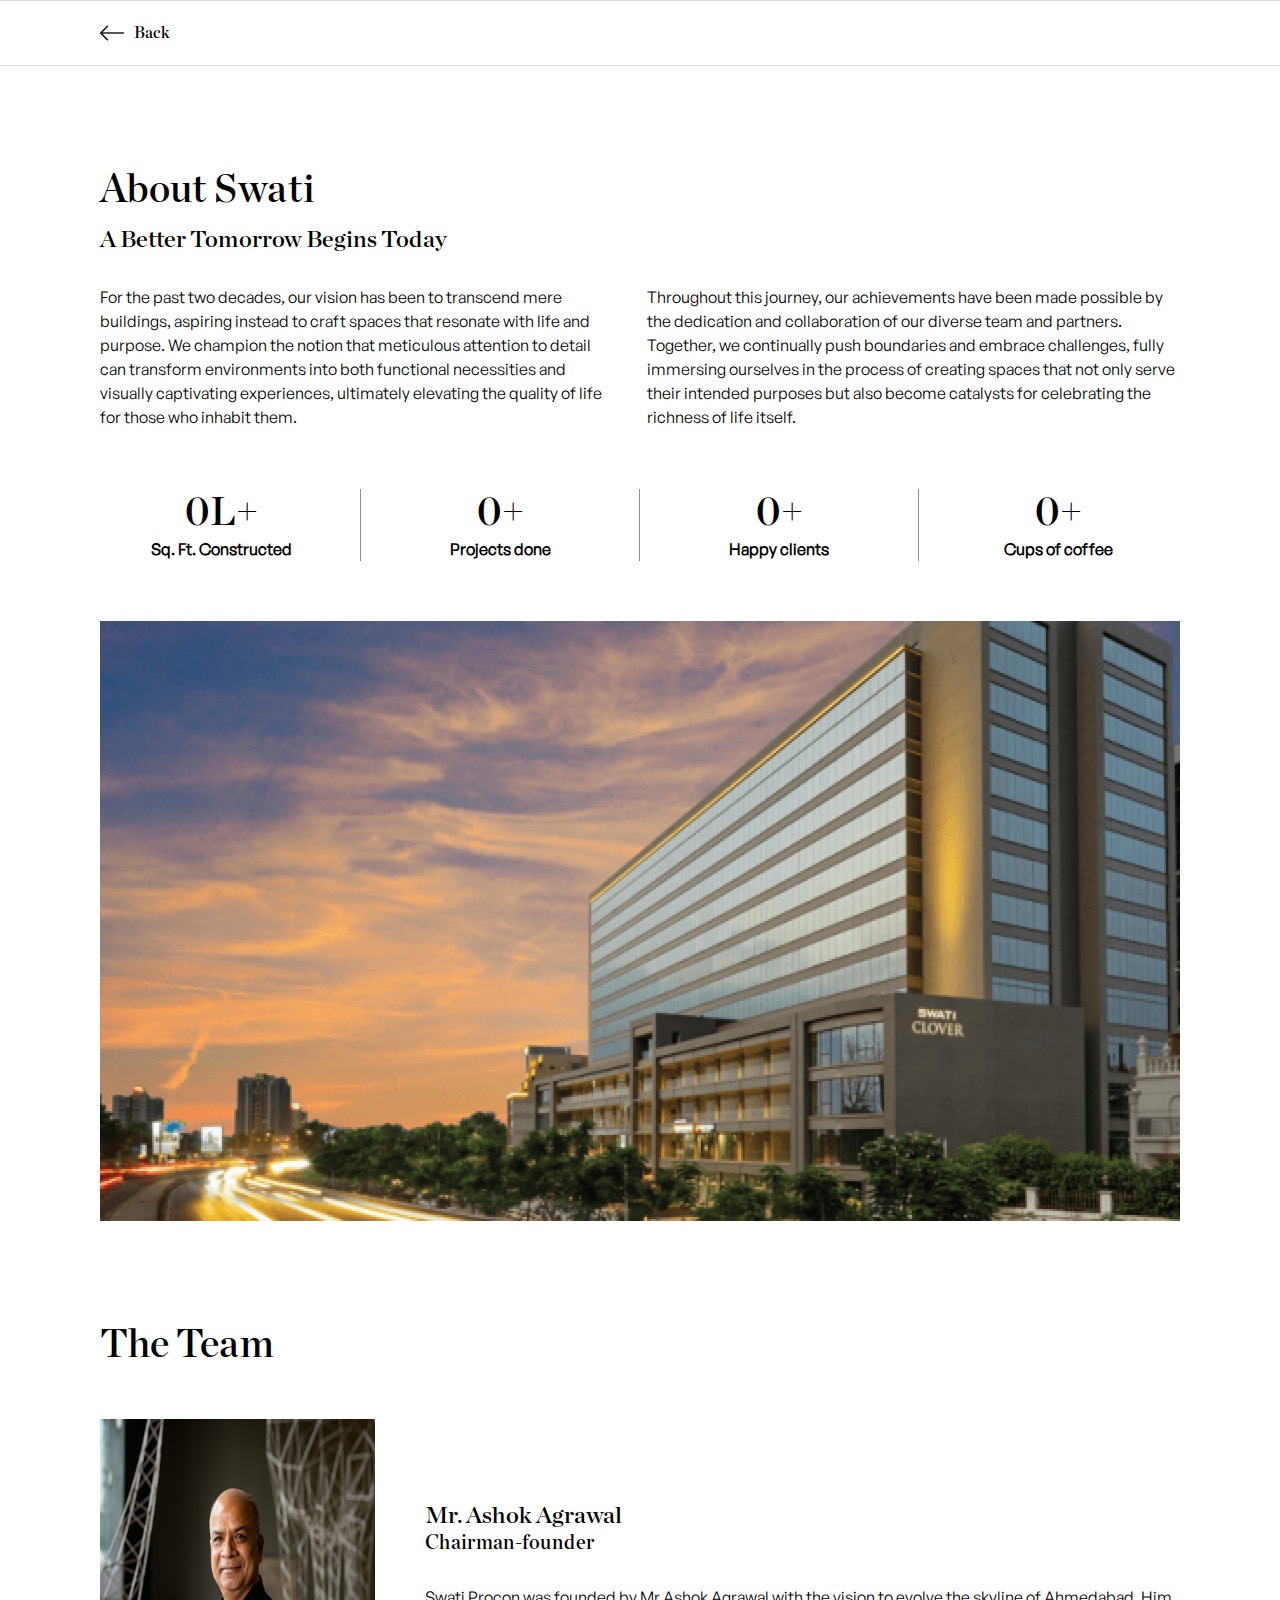
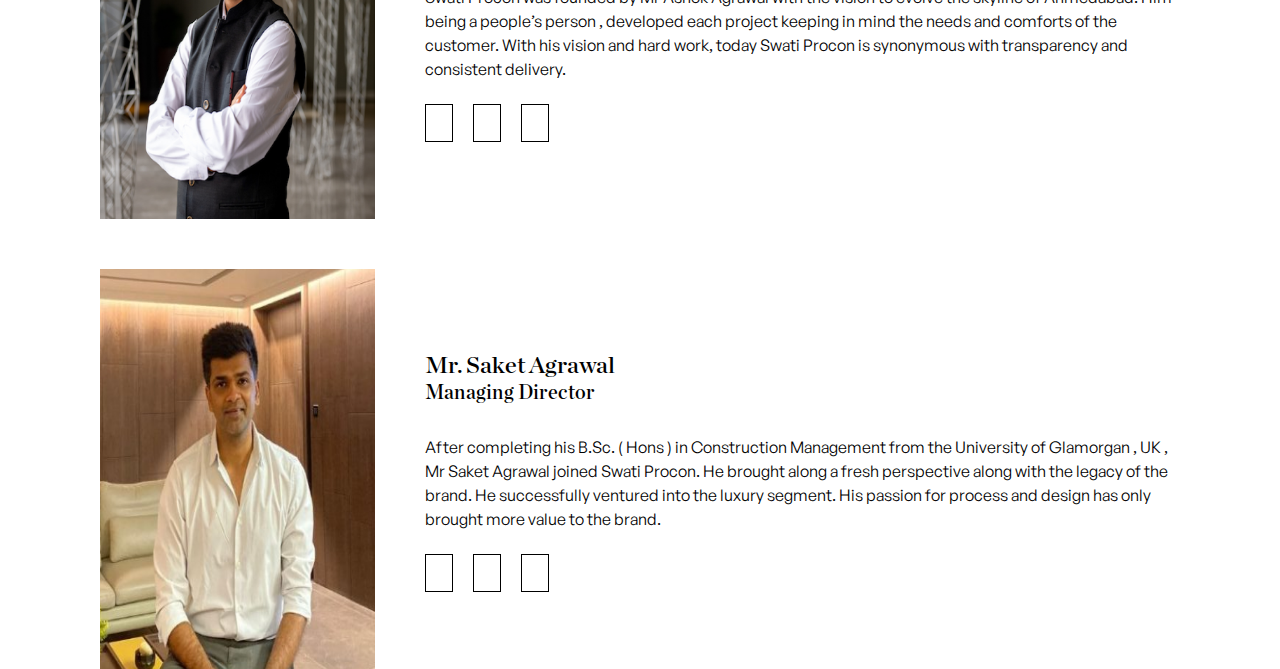
==== about.html @ 5e9dd8c6 "Initial changes" ====
<!DOCTYPE html>
<html lang="en">

    <head>
        <meta charset="utf-8">
        <meta name="viewport" content="width=device-width, initial-scale=1">
        <link
            href="https://cdn.jsdelivr.net/npm/bootstrap@5.3.3/dist/css/bootstrap.min.css"
            rel="stylesheet">
        <script
            src="https://cdn.jsdelivr.net/npm/bootstrap@5.3.3/dist/js/bootstrap.bundle.min.js"></script>
        <link type="text/css" rel="stylesheet" href="./assets/css/style.css" />
        <link type="text/css" rel="stylesheet" href="./assets/css/media.css" />

        <link rel="shortcut icon" href="assets/images/favicon.png"
            type="image/x-icon">
    </head>

    <body>

        <header class="activepage" id="header"></header>
        <div class="container-fluid px-100 py-20 back-option">
            <a href="index.html" class="back">
                <img src="./assets/images/arrow.png" class="img-fluid" alt />
                <h4></h4>Back</h4>
            </a>
        </div>
        <section class="borders">
            <div class="center-line">

            </div>
        </section>
        <section class="blog-section">
            <div class="container-fluid p-100 pb-0">
                <div class="mb-30">
                    <h2 class="mb-12">About Swati</h2>
                    <h4>A Better Tomorrow Begins Today</h4>
                </div>
                <div class="d-ld-flex d-md-flex d-sm-block d-block g-30">
                    <p>For the past two decades, our vision has been to
                        transcend mere buildings, aspiring instead to craft
                        spaces that resonate with life and purpose. We champion
                        the notion that meticulous attention to detail can
                        transform environments into both functional necessities
                        and visually captivating experiences, ultimately
                        elevating the quality of life for those who inhabit
                        them.</p>

                    <p>Throughout this journey, our achievements have been made
                        possible by the dedication and collaboration of our
                        diverse team and partners. Together, we continually push
                        boundaries and embrace challenges, fully immersing
                        ourselves in the process of creating spaces that not
                        only serve their intended purposes but also become
                        catalysts for celebrating the richness of life
                        itself.</p>
                </div>
            </div>
        </section>

        <!-- start count stats -->

        <section id="counter-stats" class="wow fadeInRight"
            data-wow-duration="1.4s">
            <div class="container my-60">
                <div class="row">

                    <div class="col-lg-3 col-md-3 col-sm-12 col-12 stats">
                        <h2 class="counting lplus"
                            data-count="50">0</h2>
                        <p>Sq. Ft. Constructed</p>
                    </div>

                    <div class="col-lg-3 col-md-3 col-sm-12 col-12 stats">
                        <h2 class="counting plus" data-count="25">0</h2>
                        <p>Projects done</p>
                    </div>

                    <div class="col-lg-3 col-md-3 col-sm-12 col-12 stats">
                        <h2 class="counting plus" data-count="3000">0</h2>
                        <p>Happy clients</p>
                    </div>

                    <div
                        class="col-lg-3 col-md-3 col-sm-12 col-12 stats border-0">
                        <h2 class="counting plus" data-count="20">0</h2>
                        <p>Cups of coffee</p>
                    </div>

                </div>
                <!-- end row -->
            </div>
            <!-- end container -->

        </section>
        <section>
            <div class="container-fluid p-100 py-0 about-banner">
                <img src="./assets/images/About-banner.png"
                    class="img-fluid m-auto"
                    alt />
            </div>
        </section>

        <section>
            <div class="container-fluid p-100 pb-0">
                <div class="mb-50 mt-60 mt-lg-0 mt-md-0">
                    <h2 class>The Team</h2>
                </div>
                <div
                    class="d-lg-flex d-md-flex d-sm-block d-block align-items-center my-50 g-50">
                    <div class="team-image w-25">
                        <img src="./assets/images/ashok-agrawal.png"
                            class="img-fluid w-100" alt />
                    </div>
                    <div class="w-md-75 w-sm-100 w-100">
                        <h4>Mr. Ashok Agrawal</h4>
                        <h5 class>Chairman-founder</h5>
                        <p class="my-30">Swati Procon was founded by Mr Ashok
                            Agrawal with the vision to evolve the skyline of
                            Ahmedabad. Him being a people’s person , developed
                            each project keeping in mind the needs and comforts
                            of the customer. With his vision and hard work,
                            today Swati Procon is synonymous with transparency
                            and consistent delivery.</p>
                        <div class>
                            <div
                                class="d-flex align-items-center g-20 team-social">
                                <div>
                                    <a href="#"
                                        class="ft-social-icon"><i
                                            class="fa-brands fa-linkedin"></i></a>
                                </div>
                                <div>
                                    <a href="#"
                                        class="ft-social-icon"><i
                                            class="fa-brands fa-square-facebook"></i></a>
                                </div>

                                <div>
                                    <a href="#"
                                        class="ft-social-icon"><i
                                            class="fa-brands fa-instagram"></i></a>
                                </div>

                            </div>
                        </div>
                    </div>
                </div>

                <div
                    class="d-lg-flex d-md-flex d-sm-block d-block align-items-center g-50 team-mt-30">
                    <div class="team-image w-25">
                        <img src="./assets/images/Saket-Agrawal.png"
                            class="img-fluid w-100" alt />
                    </div>
                    <div class="w-md-75 w-sm-100 w-100">
                        <h4>Mr. Saket Agrawal</h4>
                        <h5 class>Managing Director</h5>
                        <p class="my-30">After completing his B.Sc. ( Hons ) in
                            Construction Management from the University of
                            Glamorgan , UK , Mr Saket Agrawal joined Swati
                            Procon. He brought along a fresh perspective along
                            with the legacy of the brand. He successfully
                            ventured into the luxury segment. His passion for
                            process and design has only brought more value to
                            the brand.</p>
                        <div class>
                            <div
                                class="d-flex align-items-center g-20 team-social">
                                <div>
                                    <a href="#"
                                        class="ft-social-icon"><i
                                            class="fa-brands fa-linkedin"></i></a>
                                </div>
                                <div>
                                    <a href="#"
                                        class="ft-social-icon"><i
                                            class="fa-brands fa-square-facebook"></i></a>
                                </div>

                                <div>
                                    <a href="#"
                                        class="ft-social-icon"><i
                                            class="fa-brands fa-instagram"></i></a>
                                </div>

                            </div>
                        </div>
                    </div>
                </div>
            </div>
        </section>

        <!-- end cont stats -->
        <footer id="footer" class=" ">

        </footer>
        <script
            src="https://cdnjs.cloudflare.com/ajax/libs/jquery/3.7.1/jquery.min.js"
            integrity="sha512-v2CJ7UaYy4JwqLDIrZUI/4hqeoQieOmAZNXBeQyjo21dadnwR+8ZaIJVT8EE2iyI61OV8e6M8PP2/4hpQINQ/g=="
            crossorigin="anonymous" referrerpolicy="no-referrer"></script>
        <!-- common header footer -->
        <script>
        $(function () {
            $("#header").load("./include/header.html");
            $("#footer").load("./include/footer.html");
        });
    </script>

        <script>
        $(".navbar-toggler").click(function () {
            $("body").toggleClass("overflow-hidden");
        })
    </script>

        <script
            src="https://stackpath.bootstrapcdn.com/bootstrap/4.3.1/js/bootstrap.min.js"
            integrity="sha384-JjSmVgyd0p3pXB1rRibZUAYoIIy6OrQ6VrjIEaFf/nJGzIxFDsf4x0xIM+B07jRM"
            crossorigin="anonymous"></script>
        <!-- font awsome -->
        <link rel="stylesheet"
            href="https://cdnjs.cloudflare.com/ajax/libs/font-awesome/6.4.2/css/all.min.css"
            integrity="sha512-z3gLpd7yknf1YoNbCzqRKc4qyor8gaKU1qmn+CShxbuBusANI9QpRohGBreCFkKxLhei6S9CQXFEbbKuqLg0DA=="
            crossorigin="anonymous" referrerpolicy="no-referrer" />

        <script>
                // number count for stats, using jQuery animate

$('.counting').each(function() {
  var $this = $(this),
      countTo = $this.attr('data-count');
  
  $({ countNum: $this.text()}).animate({
    countNum: countTo
  },

  {

    duration: 3000,
    easing:'linear',
    step: function() {
      $this.text(Math.floor(this.countNum));
    },
    complete: function() {
      $this.text(this.countNum);
      //alert('finished');
    }

  });  
  

});
            </script>
            
    </body>

</html>
---- assets/css/style.css ----
@font-face {
  font-family: "GeneralSans-Regular";
  src: url("../fonts/GeneralSans-Regular.otf");
}

@font-face {
  font-family: "chronicle-black";
  src: url("../fonts/chronicle-display-cufonfonts/Chronicle\ Display\ Black.ttf");
}

@font-face {
  font-family: "chronicle-semibold";
  src: url("../fonts/chronicle-display-cufonfonts/Chronicle\ Display\ Semibold.ttf");
}

* {
  padding: 0;
  margin: 0;
  box-sizing: border-box;
}

:root {
  --black: #000;
  --blackbg: #000;
  --white: #fff;
  --whitebg: #fff;
  --bg-lblack: #2e2f2f;
}
h1 {
  font-size: 72px;
}
h2 {
  font-size: 40px;
}
h3 {
  font-size: 32px;
}
.like-what {
  background: rgba(30, 30, 30, 0.05);
}
h4 {
  font-size: 24px;
}
h5 {
  font-size: 20px;
}
h6 {
  font-size: 16px;
}
p {
  font-size: 16px;
  margin: 0;
  font-family: "GeneralSans-Regular";
}
.gs {
  font-family: "GeneralSans-Regular";
}
button {
  font-size: 16px;
}
.vline {
  background: rgba(30, 30, 30, 1);
  width: 1px;
  height: 84px;
}
.buttons {
  font-size: 14px;
  border-bottom: 1px solid #000;
  border-radius: 0;
}
html {
  overflow-x: hidden;
}
body {
  color: var(--black);
  position: relative;
  /* font-family: "chronicle-black"; */
  font-family: "chronicle-semibold";
  font-weight: 325;
}
h5 span i {
  font-size: 24px !important;
  width: 30px;
  text-align: center;
}
.cs {
  font-family: "chronicle-semibold";
}
#header {
  position: relative;
  width: 100%;
  z-index: 100;
}
#header.sticky {
  position: fixed;
  top: 0;
  left: 0;
  width: 100%;
  background: var(--white);
  transition: 0.5s ease all;
  z-index: 9;
}
.home-fixed {
  position: fixed;
  top: 0%;
  transform: translateY(0%);
  height: 100vh;
  background: transparent;
  width: 100%;
  padding: 0;
  z-index: 0;
}
.ft-menu {
  text-align: center;
  flex-wrap: wrap;
  white-space: wrap;
  justify-content: center;
}
.ft-menu a {
  white-space: nowrap;
}
.fix-contactus {
  position: fixed;
  top: 50%;
  left: 0px;
  transform: translateY(-50%);
  height: fit-content;
  width: fit-content;
  /* transform: rotate(90deg); */
  transform-origin: top left;
  background: #000;
}
.fix-contactus a span {
  transform: rotate(-90deg);
  white-space: nowrap;
  color: #fff;
}
.rotate-90 {
  transform: rotate(90deg) !important;
}
@keyframes spanrotate {
  0% {
    transform: rotate(0deg);
  }
  100% {
    transform: rotate(360deg);
  }
}
h1,
h2,
h3,
h4,
h5,
h6,
a,
ul,
ol,
select,
header,
input,
footer,
.row,
.col-12 {
  margin: 0;
  padding: 0;
  text-decoration: none;
  color: var(--black);
  scroll-behavior: smooth;
  box-shadow: none;
  outline: none;
  border: none;
  list-style: none;
}

input:focus,
input:active {
  border: none;
  box-shadow: none;
  background: none;
  outline: none;
}

/* Font Weight */
.fw-100 {
  font-weight: 100;
}

.fw-200 {
  font-weight: 200;
}

.fw-300 {
  font-weight: 300;
}

.fw-400 {
  font-weight: 400;
}

.fw-500 {
  font-weight: 500;
}

.fw-600 {
  font-weight: 600;
}

.fw-700 {
  font-weight: 700;
}

.fw-800 {
  font-weight: 800;
}

.fw-900 {
  font-weight: 900;
}

/* letter-spacing */

.ls-25 {
  letter-spacing: 0.25px;
}

.ls-50 {
  letter-spacing: 0.5px;
}

.ls-75 {
  letter-spacing: 0.75px;
}

.ls-1 {
  letter-spacing: 1px;
}

.ls-2 {
  letter-spacing: 2px;
}

/* line height */

.lh-100 {
  line-height: 100%;
}

.lh-150 {
  line-height: 150%;
}

.lh-200 {
  line-height: 200%;
}

.lh-300 {
  line-height: 300%;
}

/* opacity */

.op-05 {
  opacity: 0.5;
}

.op-07 {
  opacity: 0.7;
}
#collapsibleNavbar ul li {
  padding: 0px 25px;
}

.navbar-nav li > a:after, footer .footer-list a::after {
    content: '';
    display: block;
    width: 0;
    height: 2px;
    background: #7b1618;
    transition: width .4s;
}
.navbar-nav li > a:hover::after , footer .footer-list a:hover::after{
    width: 100%;
    //transition: width .3s;
}
.nav-link{
  font-size: 20px;
  font-weight: 375;
  line-height: 30px;
  letter-spacing: 0.40px;
  color: #1E1E1E;
}
/* header */
#navbar {
  background: #fff;
}
.navbar-toggler:focus,
.navbar-toggler:hover {
  background-color: transparent;
  box-shadow: none;
}

.navbar-toggler {
  border: none;
}

.navbar-toggler span.icon-bar {
  transition: all 0.15s;
}

.navbar-toggler[aria-expanded="true"] span:nth-child(2) {
  transform: rotate(45deg);
  transform-origin: 10% 10%;
}

.navbar-toggler[aria-expanded="true"] span:nth-child(3) {
  opacity: 0;
}

.navbar-toggler[aria-expanded="true"] span:nth-child(4) {
  transform: rotate(-45deg);
  transform-origin: 10% 90%;
}

.navbar-toggler.collapsed span:nth-child(2),
.navbar-toggler.collapsed span:nth-child(4) {
  transform: rotate(0);
}

.navbar-toggler span:nth-child(2),
.navbar-toggler span:nth-child(4) {
  transform: rotate(0);
}

.navbar-toggler.collapsed span:nth-child(3) {
  opacity: 1;
}

.navbar-toggler .icon-bar {
  background-color: rgb(0, 0, 0);
}

.navbar-toggler .icon-bar {
  display: block;
  width: 22px;
  height: 2px;
  border-radius: 1px;
}

.sr-only {
  position: absolute;
  width: 1px;
  height: 1px;
  padding: 0;
  margin: -1px;
  overflow: hidden;
  clip: rect(0, 0, 0, 0);
  border: 0;
}

.navbar-toggler .icon-bar + .icon-bar {
  margin-top: 4px;
}

.navbar-toggler {
  position: relative;
  float: right;
  padding: 9px 10px;
  margin-top: 8px;
  margin-right: 15px;
  margin-bottom: 8px;
  background-color: transparent;
  background-image: none;
  border: 1px solid transparent;
  border-radius: 4px;
}

/* Dropdown Css*/

.dropdown:hover .dropdown-menu {
  display: block;
}

.w-auto {
  width: fit-content;
}
.m-auto {
  margin: auto;
}
.g-10 {
  gap: 10px;
}
.g-15 {
  gap: 15px;
}
.g-16 {
  gap: 16px;
}
.g-20 {
  gap: 20px;
}
.g-21 {
  gap: 21px;
}
.g-30 {
  gap: 30px;
}
.g-40 {
  gap: 40px;
}
.g-50 {
  gap: 50px;
}
.g-60 {
  gap: 60px;
}
.py-10 {
  padding-top: 10px;
  padding-bottom: 10px;
}

.py-20 {
  padding-top: 20px;
  padding-bottom: 20px;
}
.py-25 {
  padding-top: 25px;
  padding-bottom: 25px;
}
.px-20 {
  padding-left: 20px;
  padding-right: 20px;
}
.px-24 {
  padding-left: 24px;
  padding-right: 24px;
}
.px-40 {
  padding-left: 40px;
  padding-right: 40px;
}
.px-100 {
  padding-left: 100px;
  padding-right: 100px;
}
.ft-icon {
  border: 1px solid rgba(2, 1, 1, 0.2);
  padding: 15px 22px;
}

.mt-60 {
  margin-top: 60px;
}
.my-30 {
  margin-top: 30px;
  margin-bottom: 30px;
}
.my-50 {
  margin-top: 50px;
  margin-bottom: 50px;
}
.my-60 {
  margin-top: 60px;
  margin-bottom: 60px;
}
.mb-12 {
  margin-bottom: 12px;
}
.mb-15 {
  margin-bottom: 15px;
}
.mb-16 {
  margin-bottom: 16px;
}
.mb-20 {
  margin-bottom: 20px;
}
.mb-25 {
  margin-bottom: 25px;
}
.mb-30 {
  margin-bottom: 30px;
}
.mb-32 {
  margin-bottom: 32px;
}
.mb-50 {
  margin-bottom: 50px;
}
.mb-60 {
  margin-bottom: 60px;
}
.mb-64 {
  margin-bottom: 64px;
}
.p-15 {
  padding: 15px;
}
.p-20 {
  padding: 20px;
}
.p-30 {
  padding: 30px;
}
.p-36 {
  padding: 36px;
}
.p-40 {
  padding: 40px;
}
.p-50 {
  padding: 50px;
}
.p-100 {
  padding: 100px;
}
.py-30 {
  padding: 30px 0px;
}
.py-33 {
  padding: 33px 0px;
}
.pb-50 {
  padding-bottom: 50px;
}
.pb-60 {
  padding-bottom: 60px;
}
.ft-social-icon {
  padding: 10px 13px;
  border: 1px solid #000;
}
.project-section {
  position: relative;
}
.projects {
  position: sticky;
  top: -90px;
  z-index: 0;
  overflow: hidden;
}

.sub-pro-img{
  height: 100vh;
}
.poject-details {
  z-index: 1;
  /* position: relative; */
  height: 100% !important;
}
.project-listing .projects {
  position: relative;
}
.project-image {
  width: fit-content;
  height: 700px;
}
.project-image img {
  /* width: 100% !important; */
  height: 100% !important;

  /* width: fit-content; */
}
.project-sub-image {
  position: relative;
}
.project-sub-image .project-content {
  padding: 30px 30px 60px;
  position: absolute;
  left: 0;
  bottom: 0px;
  width: 100%;
  background: #fff;
}
.project-content {
  padding: 30px;
}

.view-btn,
.enquire-btn {
  padding: 20px 40px;
  white-space: nowrap;
}
.view-btn {
  border: 1px solid var(--black) !important;
  color: var(--black);
  background: var(--white);
}
.view-btn:hover {
  color: var(--white);
  border: 1px solid var(--black) !important;
  background: var(--black);
  transition: all 0.5s ease-in-out;
}
.enquire-btn {
  border: 1px solid var(--black) !important;
  color: var(--white);
  background: var(--black);
}
.enquire-btn:hover {
  color: var(--black);
  border: 1px solid var(--black) !important;
  background: var(--white);
  transition: all 0.5s ease-in-out;
}
.project-address {
  margin-top: 12px;
}
.project-address h5 span {
  margin-right: 12px;
}

.social-portion {
  background: var(--bg-lblack);
}

.mb-28 {
  margin-bottom: 28px;
}
.offcanvas-start {
  padding: 60px;
}

.offcanvas-body::-webkit-scrollbar {
  display: none;
}

.project-grid {
  display: grid;
  grid-template-columns: repeat(2, 1fr);
  gap: 60px;
}
#accordionExample {
  position: relative;
}
.accordion-header button {
  width: 242px;
}
.accordion-item {
  padding: 30px;
  margin-bottom: 24px;
  border-radius: 0px !important;

  /* border: 1px solid rgba(30, 30, 30, 0.3) !important; */
  background: #cccccc;
  border: 1px solid rgba(30, 30, 30, 0.3) !important;
  position: relative;
  z-index: 3;
}

.accordion-button,
.accordion-button:focus,
button:focus:not(:focus-visible) {
  overflow: none;
  border: none;
  background: none;
  box-shadow: none;
}
/* .accordion-item:not(:first-of-type) {
  border: ;
} */

.blog-ft {
  border: 2px dashed rgba(30, 30, 30, 1);
  border-left: none;
  border-right: none;
}

.tags a {
  border: 1px solid #000;
  padding: 5px 10px;
}
.tags ul li {
  margin-bottom: 10px;
}
.tags ul {
  display: flex;
  gap: 10px;
  flex-wrap: wrap;
}
.tags ul li a span {
  font-size: 14px;
}

.tags ul li a:hover {
  background: #000;
  color: #fff;
  transition: all 0.5s ease-in-out;
}
.blog-details {
  padding-right: 30px;
}
.blog-tags {
  border: 1px solid rgba(30, 30, 30, 0.3);
  background: rgba(30, 30, 30, 0.05);
}
.up {
  text-transform: uppercase;
}
.line {
  border: 1px solid #eee;
}
.blog-more {
  display: none;
}

a#seeMore:hover {
  opacity: 1;
}

.blog-inner-img {
  height: 600px;
}
.blog-inner-img img {
  height: 100%;
  width: 100%;
  /* object-fit: cover; */
}

.rera-number {
  border: 1px dashed rgba(30, 30, 30, 1);
  background: rgba(30, 30, 30, 0.05);
}

/* project inner slider */

/* slick slider */

.project-slick .project-itmes {
  list-style: none;
  position: relative;
  text-align: center;
  display: inline-block !important;
  /* width: 30%; */
}

.project-slick .project-slide {
  margin: auto;
  overflow: hidden;
  position: relative;
}

.project-slide .slick-track {
  padding: 0;
}

.project-slick .slick-dots {
  width: 150px;
  text-align: center;
  margin: auto;
  display: flex;
  justify-content: space-between;
  margin-top: 60px;
}

.project-slick .slick-dots li {
  font-size: 0px;
  /* float: left; */
  margin: 0 5px;
  text-align: center;
}

.project-slick .slick-dots li button {
  height: 10px;
  width: 10px;
  border-radius: 0%;
  background: #000;
  font-size: 0;
}

.project-itmes img {
  height: 390px;
  width: 100%;
}
#play-video {
  display: inline-block;
  margin-bottom: 20px;
  color: #000;
}

.play-video {
  height: 400px;
}

.project-slider {
  width: 100%;
  overflow: hidden;
  margin: 0 auto;
  max-width: 100%;
}
.project-slide {
  position: relative;
}
/* .project-slider .slick-slider {
  margin-left: -12%;
  margin-right: -12%;
} */

.project-slider .slick-list {
  padding-top: 10px !important;
  padding-bottom: 10% !important;
}

.project-slider .slick-dots {
  text-align: right;
  position: absolute;
  bottom: 15%;
  left: 50%;
  width: fit-content;
  transform: translateX(-50%);
  display: flex;
  align-items: center;
  gap: 10px;
}
.project-slider .slick-dots li {
  height: 8px;
  width: 8px;
  background: #000;
}
.project-slider .slick-dots li.slick-active {
  transform: scale(1.2);
}
.project-slider .slick-track {
  max-width: 100% !important;
  transform: translate3d(0, 0, 0) !important;
  perspective: 100px;
}

.project-slider .slick-slide {
  position: absolute;
  top: 0;
  left: 0;
  right: 0;
  bottom: 0;
  margin: auto;
  opacity: 0;
  width: 50% !important;
  transform: translate3d(0, 0, 0);
  transition: transform 1s, opacity 1s;
}

.project-slider .slick-snext,
.project-slider .slick-sprev {
  display: block;
}
.project-slider .slick-snext img,
.project-slider .slick-sprev img {
  opacity: 0.5;
}

.project-slider .slick-current {
  opacity: 1;
  position: relative;
  display: block;
  transform: translate3d(0, 0, 10px);
  z-index: 2;
}

.project-slider .slick-snext {
  opacity: 1;
  transform: translate3d(110%, 0, 0px);
  z-index: 1;
}

.project-slider .slick-sprev {
  opacity: 1;
  transform: translate3d(-110%, 0, 0px);
}

.project-slider .test {
  display: block;
  width: 100%;
  height: 400px;
}
.project-slider .test img {
  width: 100%;
  height: 100%;
}

.project-form-details input {
  background: rgba(30, 30, 30, 0.05);
  border-radius: 0px;
  border: none;
  border-bottom: 1px solid rgba(30, 30, 30, 1);
}
.contect-getintouch {
  border: 1px solid rgba(30, 30, 30, 0.3);
  background: rgba(30, 30, 30, 0.05);
  height: 100%;
}
.get-icon {
  width: 100px;
  height: 100px;
}

.contact-map {
  height: 612px;
}
.drow-line {
  padding: 46.5px 0px;
}

.drow-line span {
  background: rgba(30, 30, 30, 1);
  height: 1px;
  display: block;
}

section#counter-stats {
  display: flex;
  justify-content: center;
}
.img-blog {
  width: 288px;
}
.img-blog img {
  height: 100%;
  width: 100%;
}
.populer-blog-img {
  height: 80px;
  width: 100%;
}
.populer-blog-img img {
  height: 100%;
  width: 100%;
}
.filter-tag {
  margin-bottom: 40px;
}
.stats {
  text-align: center;
  font-weight: 700;
  border-right: 1px solid rgba(30, 30, 30, 0.5);
}
.simple-hero {
  width: 100%;
}
.lplus::after {
  content: "L+";
}
.plus::after {
  content: "+";
}
.about-banner {
  height: 600px;
}
.about-banner img {
  height: 100%;
  width: 100%;
}

.team-image {
  width: 393px !important;
  height: 400px;
}

.team-image img {
  height: 100%;
  width: 100%;
}

.video-container {
  display: flex;
  justify-content: space-around;
}
.video-wrapper {
  position: relative;
}
.video-wrapper video {
  width: 100%;
  height: 100%;
  object-fit: cover;
}
.play-button{
  display:none;
}
/* .play-button {
  position: absolute;
  top: 50%;
  left: 50%;
  transform: translate(-50%, -50%);
  width: 80px;
  height: 80px;
  background-color: transparent;
  border: none;
  border: 5px solid #fff;
  border-radius: 50%;
  cursor: pointer;
  display: flex;
  justify-content: center;
  align-items: center;
}
.triangle {
  position: absolute;
  top: 50%;
  left: 50%;
  transform: translate(-50%, -50%);
  border-style: solid;
  border-width: 12px 0 12px 22px;
  border-color: transparent transparent transparent white;
} */
.story-video .play-button {
  background: #fff;
}
.story-video .triangle {
  border-color: transparent transparent transparent transparent;
}
.small-video {
  height: 400px;
}
.small-video video {
  width: 100%;
  height: 100%;
}
.big-video {
  height: 500px;
  width: 100%;
}
.big-video video {
  width: 100%;
  height: 100%;
}

/*story slick slider */

.story-slider .story-item {
  list-style: none;
  position: relative;
  text-align: center;
  display: inline-block !important;
  /* width: 30%; */
  padding: 0px 10px;
}

.story-slider .story-slide {
  margin: auto;
  overflow: hidden;
  position: relative;
}

.story-slider .slick-dots {
  width: fit-content;
  text-align: center;
  margin: 30px auto 0px;
  display: flex;
  justify-content: space-between;
}

.story-slider .slick-dots li {
  font-size: 0px;
  /* float: left; */
  margin: 0 5px;
  text-align: center;
}

.story-slider .slick-dots li button {
  height: 10px;
  width: 10px;
  border-radius: 0%;
  background: #000;
  font-size: 0;
}

.story-slider .slick-arrow {
  position: absolute;
  top: 50%;
  transform: translateY(-50%);
  z-index: 1;
  padding: 10px 18px;
  border-radius: 50%;
}

.story-slider .slick-arrow.prev-arrow {
  left: 0;
}

.story-slider .slick-arrow.next-arrow {
  right: 0;
}

.story-item-title {
  background: rgba(30, 30, 30, 0.1);
}
.back-option {
  border-top: 1px solid rgba(136, 136, 136, 0.3);
  border-bottom: 1px solid rgba(136, 136, 136, 0.3);
  background: #fff;
  z-index: 99;
  position: relative;
}
.back {
  display: flex;
  align-items: center;
}
.back img {
  margin-right: 10px;
}

.responsive-hero {
  display: none;
}

.offcanvas-header .btn-close {
  opacity: 1;
}
body {
  position: relative;
}
/* .borders {
  border-left: 1px solid #888888;
  border-right: 1px solid #888888;
  position: fixed;
  opacity: 0.2;
  height: 100vh;
  top: 0;
  left: 50%;
  transform: translate(-50%);
  width: 85.5%;
  z-index: -1;
}

.center-line {
  border-left: 1px solid #888888;
  border-right: 1px solid #888888;
  height: 100%;
  width: 33.3%;
  margin: auto;
} */
.offcanvas.offcanvas-start {
  width: 100%;
}

.bottom-fix {
  position: absolute;
  bottom: 0;
  left: 0;
  background: #fff;
  width: 100%;
  z-index: 99;
}
 
.top-img img {
  height: 100%;
  width: 100%;
}
.accordion-button:not(.collapsed) {
  border: none;
  box-shadow: none;
  background: none;
}
.white-call, .white-bar{
  display: none;
}
 
.sub-pro-img img{
  height: 100%;
  width: 100%;
  object-fit: cover;
}
.download {
  position: relative;
  height: 100vh;
}

.down-sec {
  width: 100%;
  position: fixed;
  bottom: 0;
  background: #fff;
}
---- assets/css/media.css ----
@media (max-width:1299.98px){
  .project-slider .slick-dots {
    bottom: 10%; 
  }
}
@media (max-width: 1199.98px) {
  .p-100 {
    padding: 90px;
  }
  .project-sub-image .project-content {
  padding: 20px 20px 20px;
  }
  .sub-pro-img img{
    height: 500px !important;
    width: 100%;
  }
  .project-slider .slick-dots {
    bottom: 8%; 
  }
}
@media (min-width: 992px) {
  .navbar-expand-lg .navbar-nav .dropdown-menu {
    position: absolute;
  }
}

@media (max-width: 991.98px) {
  .project-slider .slick-dots {
    bottom: 5%; 
  }
  .dropdown .dropdown-menu {
    display: block;
    background-color: transparent;
    border: none !important;
    padding: 0;
    padding-left: 50px;
  }
  .p-100 {
    padding: 60px;
  }
  .ft-connetct {
    margin-bottom: 15px;
  }
  .project-btns {
    margin-top: 25px;
  }
  .project-btns a {
    width: 100%;
    text-align: center;
  }

  .g-20 {
    gap: 15px;
  }
  .g-21 {
    gap: 16px;
  }
  .g-30 {
    gap: 20px;
  }
  .g-40 {
    gap: 30px;
  }
  .g-50 {
    gap: 40px;
  }
  .g-60 {
    gap: 50px;
  }
  .py-20,
  .py-25 {
    padding-top: 20px;
    padding-bottom: 20px;
  }
  .px-20,
  .px-24 {
    padding-left: 20px;
    padding-right: 20px;
  }
  .px-40 {
    padding-left: 30px;
    padding-right: 30px;
  }
  .px-100 {
    padding-left: 80px;
    padding-right: 80px;
  }

  .my-30 {
    margin-top: 20px;
    margin-bottom: 20px;
  }
  .my-50 {
    margin-top: 40px;
    margin-bottom: 40px;
  }
  .my-60 {
    margin-top: 50px;
    margin-bottom: 50px;
  }
  .mb-12 {
    margin-bottom: 12px;
  }
  .mb-15 {
    margin-bottom: 15px;
  }
  .mb-16 {
    margin-bottom: 16px;
  }
  .mb-20 {
    margin-bottom: 20px;
  }
  .mb-25 {
    margin-bottom: 20px;
  }
  .mb-30 {
    margin-bottom: 30px;
  }
  .mb-32 {
    margin-bottom: 30px;
  }
  .mb-50 {
    margin-bottom: 40px;
  }
  .mb-60 {
    margin-bottom: 50px;
  }
  .mb-64 {
    margin-bottom: 60px;
  }
  .p-15 {
    padding: 15px;
  }
  .p-20 {
    padding: 20px;
  }
  .p-30 {
    padding: 30px;
  }
  .p-36 {
    padding: 30px;
  }
  .p-40 {
    padding: 30px;
  }
  .p-50 {
    padding: 40px;
  }
  .py-30,
  .py-33 {
    padding: 30px 0px;
  }
  .pb-50 {
    padding-bottom: 40px;
  }

  h1 {
    font-size: 60px;
  }
  h2 {
    font-size: 36px;
  }
  h3 {
    font-size: 30px;
  }
  h4 {
    font-size: 20px;
  }
  h5 {
    font-size: 18px;
  }
  h6,
  button,
  p {
    font-size: 16px;
  }
  .buttons {
    font-size: 14px;
  }
  .project-image {
    height: 600px;
  }
  .offcanvas-start {
    padding: 50px;
  }
  .map-location {
    height: 361px;
  }
  .img-blog {
    height: 220px;
    width: 100%;
    margin-bottom: 20px;
  }
  .img-blog img {
    height: 100%;
    width: 100%;
  }
  .populer-blog-img {
    margin: 20px 0px;
  }
  .center-line {
    border-left: 1px solid #888888;
    border-right: none;
    height: 100%;
    width: 0.1%;
    margin: auto;
  }
  .about-banner {
    height: 100%;
}
.project-inner-details .rera-carpet{
  width: 100%;
}
}

@media (max-width: 767.98px) {
  .index-nav#header{
    position: fixed;
    width: 100%;
    top: 0;
  }
  .index-nav #centerlogo {
  opacity: 0;
}
.index-nav.sticky #centerlogo {
  opacity: 1;
  transition: all 0.5s ea;
}
  .index-nav .white-call, .index-nav .white-bar{
  display: block;
  height: 40px;
  width: 40px;
}
.index-nav.sticky .white-call, .index-nav.sticky .white-bar{
  display: none;
}
.index-nav.sticky .black-call, .index-nav.sticky .black-bar{
  display: block;
}
.index-nav .black-call, .index-nav .black-bar{
  display: none;
}
  .contat-social {
    width: 100%;
    justify-content: space-between;
    margin: 20px auto 0;
  }
  .accordion-header button {
    width: 100%;
  }
  .apply-btn {
    margin-top: 30px;
    display: block;
    text-align: center;
    width: 100%;
  }
  .apply-btn a {
    padding: 10px 0;
    display: block;
  }
  .accordion-body p {
    margin-bottom: 10px;
  }
  .blog-ft-social {
    width: fit-content;
    margin: auto;
  }
  .stats {
    text-align: left;
    padding: 20px 0px;
    border: 0;
    border-bottom: 1px solid rgba(30, 30, 30, 0.5);
  }
  .nav-hide {
    display: none;
  }
  .p-100 {
    padding: 30px 16px;
  }

  .ft-end-social {
    margin-top: 15px;
  }
  .footer-social {
    width: fit-content;
    margin: auto;
  }
  .project-image {
    height: 500px;
  }
  .location-icons {
    margin-top: 15px;
  }
  .small-video,
  .big-video {
    height: 320px;
  }
  .g-15 {
    gap: 10px;
  }
  .g-16 {
    gap: 15px;
  }
  .g-20 {
    gap: 15px;
  }
  .g-21 {
    gap: 15px;
  }
  .g-30 {
    gap: 20px;
  }
  .g-40 {
    gap: 20px;
  }
  .g-50 {
    gap: 30px;
  }
  .g-60 {
    gap: 40px;
  }
  .py-20,
  .py-25 {
    padding-top: 15px;
    padding-bottom: 15px;
  }
  .px-20,
  .px-24 {
    padding-left: 15px;
    padding-right: 15px;
  }
  .px-40 {
    padding-left: 20px;
    padding-right: 20px;
  }
  .px-100 {
    padding-left: 50px;
    padding-right: 50px;
  }
  .my-30 {
    margin-top: 20px;
    margin-bottom: 20px;
  }
  .my-50,
  .my-60 {
    margin-top: 40px;
    margin-bottom: 40px;
  }
  .mb-12,
  .mb-15,
  .mb-16 {
    margin-bottom: 12px;
  }
  .mb-20,
  .mb-25 {
    margin-bottom: 15px;
  }
  .mb-30,
  .mb-32 {
    margin-bottom: 15px;
  }
  .mb-50,
  .mb-60,
  .mb-64 {
    margin-bottom: 40px;
  }
  .p-15,
  .p-20 {
    padding: 15px;
  }
  .p-30,
  .p-36,
  .p-40 {
    padding: 20px;
  }
  .p-50 {
    padding: 30px;
  }
  .py-30,
  .py-33 {
    padding: 20px 0px;
  }
  .pb-50 {
    padding-bottom: 30px;
  }
  .logo img {
    width: 150px;
  }

  h1 {
    font-size: 50px;
  }
  h2 {
    font-size: 30px;
  }
  h3 {
    font-size: 26px;
  }
  h4 {
    font-size: 20px;
  }
  h5 {
    font-size: 16px;
  }
  h6,
  button,
  p {
    font-size: 14px;
  }
  .buttons {
    font-size: 14px;
  }
  .project-image {
    height: 400px;
  }
  .offcanvas-start {
    padding: 40px;
  }
  .mb-28 {
    margin-bottom: 20px;
  }

  .project-slider {
    width: 94%;
    overflow: hidden;
  }
  .project-slider .test {
    height: 300px;
  }
  .project-grid {
    display: grid;
    grid-template-columns: repeat(2, 1fr);
    gap: 30px;
  }
  .vline {
    display: none;
  }
  .bottom-fix,
  .bottom-fix .py-30 {
    padding: 0 !important;
  }

  .rera-carpet {
    margin-top: 0px;
  }
  .team-image {
    margin-bottom: 20px;
  }
  .team-social {
    margin-top: 20px;
  }
  .team-mt-30 {
    margin-top: 30px;
  }
  .get-icon {
    height: unset;
    width: unset;
  }

  .mtt-60 {
    margin-top: 60px;
  }
  .project-slider .slick-slide {
    width: 100% !important;
  }
  .borders {
    width: 95%;
  }
  h5 span i {
    font-size: 20px !important;
  }
  .project-content {
    padding: 20px 0;
  }
  .social-portion img {
    margin: 70px 0px 90px;
  }
  
  #navbar{
    background: none;
  }
  #footer{
    margin-top: 20px;
  }
  .project-sub-image .project-content {
  padding: 10px 0px;
  }
   .p-00 {
    padding: 0 !important;
  }
  .rera-carpet-two{
    margin-top: 15px;
  }
  .offcanvas.show{
    width: 100%;
  }
  .mt-60 {
    margin-top: 10px;
}
    .about-banner {
        height: 430px;
    }
    .view-btn, .enquire-btn {
    padding: 10px 20px;
    white-space: nowrap;
}
}
@media (max-width: 575.98px) {
  .contect-getintouch {
    padding: 20px !important;
  }
      .about-banner {
        height: 350px;
    }
  .drow-line {
    padding: 40px 0px;
  }
  .accordion-item {
    padding: 20px;
  }
  p span i {
    font-size: 20px !important;
  }
  .px-24 {
    padding-left: 5px;
    padding-right: 5px;
  }
  .mtt-60 {
    margin-top: 60px;
  }
  .team-image {
    text-align: center;
    width: 100% !important;
    height: 100%;
  }
  .project-grid {
    display: block;
  }
  .project-slider {
    width: 95%;
  }
  .offcanvas-start {
    padding: 30px;
  }
  .p-100 {
    padding: 20px 16px;
  }
  .project-name {
    margin-bottom: 25px;
  }
  .project-btns {
    margin-top: 15px !important;
    display: flex;
    justify-content: space-between !important;
  }
  .project-slider .test {
    height: 240px;
  }
  .project-btns a {
    width: 100%;
  }
  .small-video,
  .big-video {
    height: 250px;
    margin-top: 15px;
  }
  .project-content {
    padding: 20px 0px;
  }
  .projects h2 {
    margin: 40px 0px 25px;
  }
  .g-15,
  .g-16,
  .g-20,
  .g-21 {
    gap: 10px;
  }
  .g-30,
  .g-40,
  .g-50,
  .g-60 {
    gap: 20px;
  }
  .ft-menu {
    gap: 0 !important;
  }
  .ft-menu a {
    padding: 0px 32px;
    border-right: 2px solid #000;
}
  .px-100 {
    padding-left: 30px;
    padding-right: 30px;
  }

  .my-30 {
    margin-top: 15px;
    margin-bottom: 15px;
  }
  .my-50,
  .my-60 {
    margin-top: 15px;
    margin-bottom: 15px;
  }
  .mb-12,
  .mb-15,
  .mb-16,
  .mb-20,
  .mb-25,
  .mb-30,
  .mb-32 {
    margin-bottom: 20px;
  }
  .mb-50,
  .mb-60,
  .mb-64 {
    margin-bottom: 40px;
  }
  .p-15,
  .p-20,
  .p-30,
  .p-36,
  .p-40 {
    padding: 12px;
  }
  .p-50 {
    padding: 15px;
  }
  .py-30,
  .py-33 {
    padding: 10px 0px;
  }
  .pb-50 {
    padding-bottom: 15px;
  }
  .logo img {
    width: 100px;
  }
  .ftlogo img {
    width: 151px;
  }
  .bars img {
    width: 40px;
  }

  h1 {
    font-size: 40px;
  }
  h2 {
    font-size: 28px;
  }
  h3 {
    font-size: 24px;
  }
  h4 {
    font-size: 20px;
  }
  h5 {
    font-size: 16px;
  }
  h6,
  p {
    font-size: 14px;
  }
  button {
    font-size: 10px;
  }
  .buttons {
    font-size: 12px;
  }
  .project-image {
    height: 360px;
  }

  .simple-hero {
    display: none;
  }
  .responsive-hero {
    display: block;
  }
 
}
@media (max-width: 507.98px){
  .ft-menu a {
    padding: 0px 24px;
    border-right: 2px solid #000;
}
}
@media (max-width:483.98px){
  .ft-menu a {
    padding: 0px 18px;
    border-right: 2px solid #000;
}
}
@media (max-width:429.98px){
  .ft-menu a {
    padding: 0px 12px;
    border-right: 2px solid #000;
}
}
@media (max-width:389.98px){
  .ft-menu a {
    padding: 0px 8px;
    border-right: 2px solid #000;
}
}
@media (max-width: 374.98px) {
  .g-15,
  .g-16,
  .g-20,
  .g-21,
  .g-30,
  .g-40,
  .g-50,
  .g-60 {
    gap: 10px;
  }
  .py-20,
  .py-25 {
    padding-top: 10px;
    padding-bottom: 10px;
  }
  .px-20,
  .px-24 {
    padding-left: 10px;
    padding-right: 10px;
  }
  .px-40,
  .px-100 {
    padding-left: 15px;
    padding-right: 15px;
  }

  .my-30,
  .my-50,
  .my-60 {
    margin-top: 10px;
    margin-bottom: 10px;
  }
  .mb-12,
  .mb-15,
  .mb-16,
  .mb-20,
  .mb-25,
  .mb-30,
  .mb-32 {
    margin-bottom: 10px;
  }
  .mb-50,
  .mb-60,
  .mb-64 {
    margin-bottom: 40px;
  }
  .p-15,
  .p-20,
  .p-30,
  .p-36,
  .p-40,
  .p-50 {
    padding: 10px;
  }
  .py-30,
  .py-33 {
    padding: 10px 0px;
  }
  .pb-50 {
    padding-bottom: 10px;
  }
}
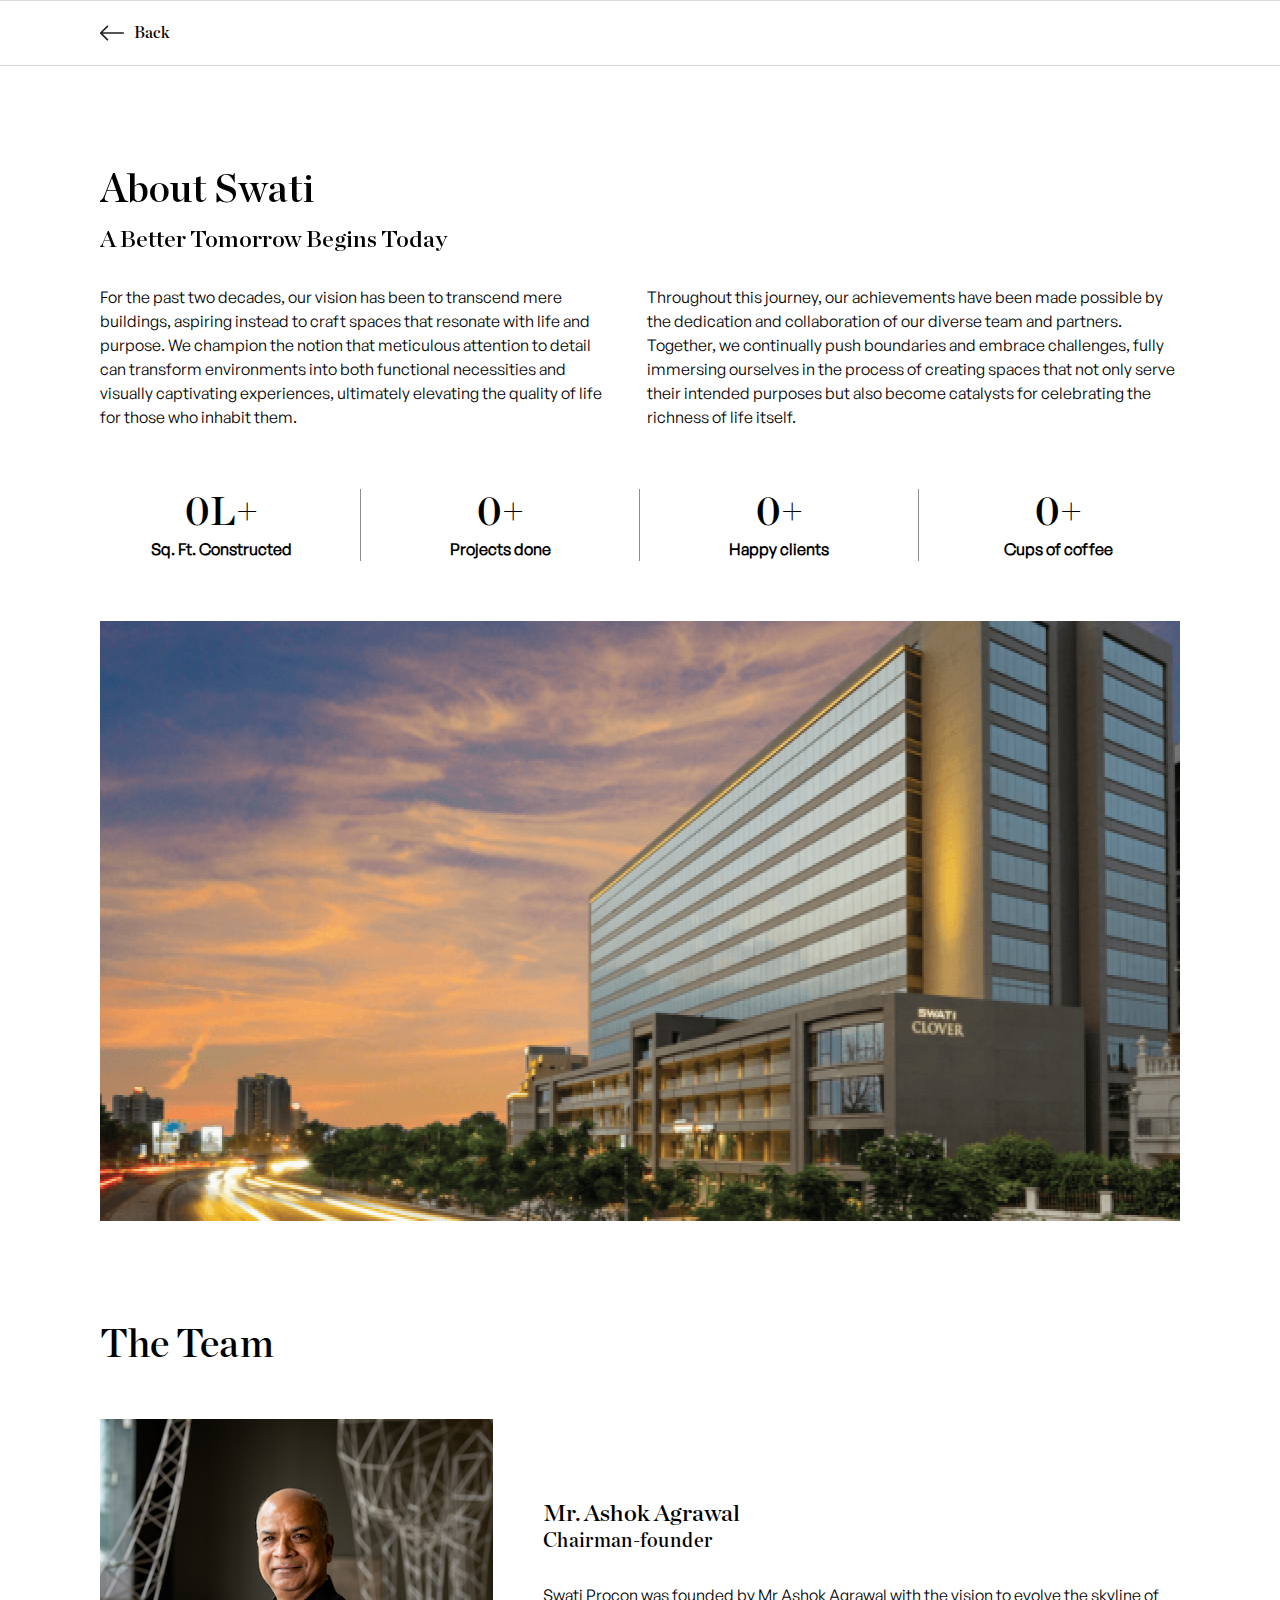
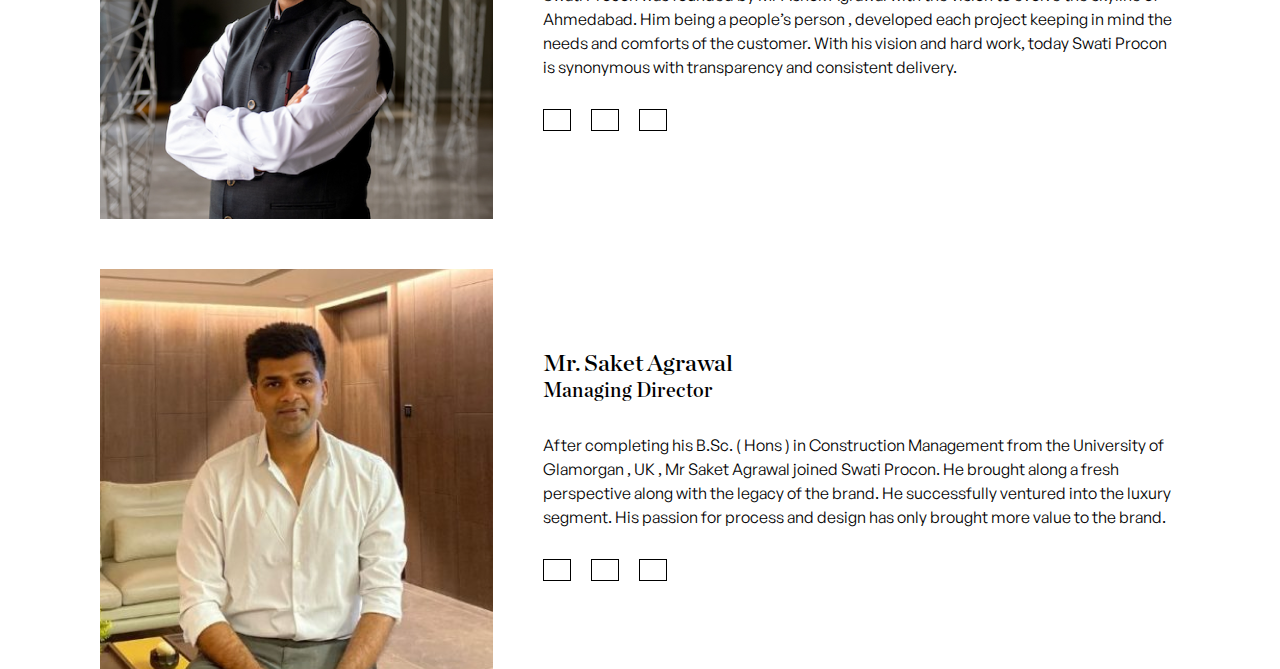
==== commit b9c63ae7: "doc changes" ====
--- a/about.html
+++ b/about.html
@@ -1,257 +1,227 @@
 <!DOCTYPE html>
 <html lang="en">
 
-    <head>
-        <meta charset="utf-8">
-        <meta name="viewport" content="width=device-width, initial-scale=1">
-        <link
-            href="https://cdn.jsdelivr.net/npm/bootstrap@5.3.3/dist/css/bootstrap.min.css"
-            rel="stylesheet">
-        <script
-            src="https://cdn.jsdelivr.net/npm/bootstrap@5.3.3/dist/js/bootstrap.bundle.min.js"></script>
-        <link type="text/css" rel="stylesheet" href="./assets/css/style.css" />
-        <link type="text/css" rel="stylesheet" href="./assets/css/media.css" />
-
-        <link rel="shortcut icon" href="assets/images/favicon.png"
-            type="image/x-icon">
-    </head>
-
-    <body>
-
-        <header class="activepage" id="header"></header>
-        <div class="container-fluid px-100 py-20 back-option">
-            <a href="index.html" class="back">
-                <img src="./assets/images/arrow.png" class="img-fluid" alt />
-                <h4></h4>Back</h4>
-            </a>
-        </div>
-        <section class="borders">
-            <div class="center-line">
-
-            </div>
-        </section>
-        <section class="blog-section">
-            <div class="container-fluid p-100 pb-0">
-                <div class="mb-30">
-                    <h2 class="mb-12">About Swati</h2>
-                    <h4>A Better Tomorrow Begins Today</h4>
-                </div>
-                <div class="d-ld-flex d-md-flex d-sm-block d-block g-30">
-                    <p>For the past two decades, our vision has been to
-                        transcend mere buildings, aspiring instead to craft
-                        spaces that resonate with life and purpose. We champion
-                        the notion that meticulous attention to detail can
-                        transform environments into both functional necessities
-                        and visually captivating experiences, ultimately
-                        elevating the quality of life for those who inhabit
-                        them.</p>
-
-                    <p>Throughout this journey, our achievements have been made
-                        possible by the dedication and collaboration of our
-                        diverse team and partners. Together, we continually push
-                        boundaries and embrace challenges, fully immersing
-                        ourselves in the process of creating spaces that not
-                        only serve their intended purposes but also become
-                        catalysts for celebrating the richness of life
-                        itself.</p>
-                </div>
-            </div>
-        </section>
-
-        <!-- start count stats -->
-
-        <section id="counter-stats" class="wow fadeInRight"
-            data-wow-duration="1.4s">
-            <div class="container my-60">
-                <div class="row">
-
-                    <div class="col-lg-3 col-md-3 col-sm-12 col-12 stats">
-                        <h2 class="counting lplus"
-                            data-count="50">0</h2>
-                        <p>Sq. Ft. Constructed</p>
-                    </div>
-
-                    <div class="col-lg-3 col-md-3 col-sm-12 col-12 stats">
-                        <h2 class="counting plus" data-count="25">0</h2>
-                        <p>Projects done</p>
-                    </div>
-
-                    <div class="col-lg-3 col-md-3 col-sm-12 col-12 stats">
-                        <h2 class="counting plus" data-count="3000">0</h2>
-                        <p>Happy clients</p>
-                    </div>
-
-                    <div
-                        class="col-lg-3 col-md-3 col-sm-12 col-12 stats border-0">
-                        <h2 class="counting plus" data-count="20">0</h2>
-                        <p>Cups of coffee</p>
-                    </div>
-
-                </div>
-                <!-- end row -->
-            </div>
-            <!-- end container -->
-
-        </section>
-        <section>
-            <div class="container-fluid p-100 py-0 about-banner">
-                <img src="./assets/images/About-banner.png"
-                    class="img-fluid m-auto"
-                    alt />
-            </div>
-        </section>
-
-        <section>
-            <div class="container-fluid p-100 pb-0">
-                <div class="mb-50 mt-60 mt-lg-0 mt-md-0">
-                    <h2 class>The Team</h2>
-                </div>
-                <div
-                    class="d-lg-flex d-md-flex d-sm-block d-block align-items-center my-50 g-50">
-                    <div class="team-image w-25">
-                        <img src="./assets/images/ashok-agrawal.png"
-                            class="img-fluid w-100" alt />
-                    </div>
-                    <div class="w-md-75 w-sm-100 w-100">
-                        <h4>Mr. Ashok Agrawal</h4>
-                        <h5 class>Chairman-founder</h5>
-                        <p class="my-30">Swati Procon was founded by Mr Ashok
-                            Agrawal with the vision to evolve the skyline of
-                            Ahmedabad. Him being a people’s person , developed
-                            each project keeping in mind the needs and comforts
-                            of the customer. With his vision and hard work,
-                            today Swati Procon is synonymous with transparency
-                            and consistent delivery.</p>
-                        <div class>
-                            <div
-                                class="d-flex align-items-center g-20 team-social">
-                                <div>
-                                    <a href="#"
-                                        class="ft-social-icon"><i
-                                            class="fa-brands fa-linkedin"></i></a>
-                                </div>
-                                <div>
-                                    <a href="#"
-                                        class="ft-social-icon"><i
-                                            class="fa-brands fa-square-facebook"></i></a>
-                                </div>
-
-                                <div>
-                                    <a href="#"
-                                        class="ft-social-icon"><i
-                                            class="fa-brands fa-instagram"></i></a>
-                                </div>
-
-                            </div>
+<head>
+    <meta charset="utf-8">
+    <meta name="viewport" content="width=device-width, initial-scale=1">
+    <link href="https://cdn.jsdelivr.net/npm/bootstrap@5.3.3/dist/css/bootstrap.min.css" rel="stylesheet">
+    <script src="https://cdn.jsdelivr.net/npm/bootstrap@5.3.3/dist/js/bootstrap.bundle.min.js"></script>
+    <link type="text/css" rel="stylesheet" href="./assets/css/style.css" />
+    <link type="text/css" rel="stylesheet" href="./assets/css/media.css" />
+
+    <link rel="shortcut icon" href="assets/images/favicon.png" type="image/x-icon">
+</head>
+
+<body>
+
+    <header class="activepage" id="header"></header>
+    <div class="container-fluid px-100 py-20 back-option">
+        <a href="index.html" class="back">
+            <img src="./assets/images/arrow.png" class="img-fluid" alt />
+            <h4></h4>Back</h4>
+        </a>
+    </div>
+    <section class="borders">
+        <div class="center-line">
+
+        </div>
+    </section>
+    <section class="blog-section">
+        <div class="container-fluid p-100 pb-0">
+            <div class="mb-30 projects">
+                <h2 class="mb-12">About Swati</h2>
+                <h4>A Better Tomorrow Begins Today</h4>
+            </div>
+            <div class="d-ld-flex d-md-flex d-sm-block d-block g-30">
+                <p>For the past two decades, our vision has been to
+                    transcend mere buildings, aspiring instead to craft
+                    spaces that resonate with life and purpose. We champion
+                    the notion that meticulous attention to detail can
+                    transform environments into both functional necessities
+                    and visually captivating experiences, ultimately
+                    elevating the quality of life for those who inhabit
+                    them.</p>
+
+                <p>Throughout this journey, our achievements have been made
+                    possible by the dedication and collaboration of our
+                    diverse team and partners. Together, we continually push
+                    boundaries and embrace challenges, fully immersing
+                    ourselves in the process of creating spaces that not
+                    only serve their intended purposes but also become
+                    catalysts for celebrating the richness of life
+                    itself.</p>
+            </div>
+        </div>
+    </section>
+
+    <!-- start count stats -->
+
+    <section id="counter-stats" class="wow fadeInRight" data-wow-duration="1.4s">
+        <div class="container my-60">
+            <div class="row">
+
+                <div class="col-lg-3 col-md-3 col-sm-12 col-12 stats">
+                    <h2 class="counting lplus" data-count="50">0</h2>
+                    <p>Sq. Ft. Constructed</p>
+                </div>
+
+                <div class="col-lg-3 col-md-3 col-sm-12 col-12 stats">
+                    <h2 class="counting plus" data-count="25">0</h2>
+                    <p>Projects done</p>
+                </div>
+
+                <div class="col-lg-3 col-md-3 col-sm-12 col-12 stats">
+                    <h2 class="counting plus" data-count="3000">0</h2>
+                    <p>Happy clients</p>
+                </div>
+
+                <div class="col-lg-3 col-md-3 col-sm-12 col-12 stats border-0">
+                    <h2 class="counting plus" data-count="20">0</h2>
+                    <p>Cups of coffee</p>
+                </div>
+
+            </div>
+            <!-- end row -->
+        </div>
+        <!-- end container -->
+
+    </section>
+    <section>
+        <div class="container-fluid p-100 py-0 about-banner">
+            <img src="./assets/images/About-banner.png" class="img-fluid m-auto" alt />
+        </div>
+    </section>
+
+    <section>
+        <div class="container-fluid p-100 pb-0">
+            <div class="mb-50 mt-60 mt-lg-0 mt-md-0">
+                <h2 class>The Team</h2>
+            </div>
+            <div class="d-lg-flex d-md-flex d-sm-block d-block align-items-center my-50 g-50">
+                <div class="team-image w-25">
+                    <img src="./assets/images/ashok-agrawal.png" class="img-fluid w-100" alt />
+                </div>
+                <div class="w-md-75 w-sm-100 w-100">
+                    <h4>Mr. Ashok Agrawal</h4>
+                    <h5 class>Chairman-founder</h5>
+                    <p class="my-30">Swati Procon was founded by Mr Ashok
+                        Agrawal with the vision to evolve the skyline of
+                        Ahmedabad. Him being a people’s person , developed
+                        each project keeping in mind the needs and comforts
+                        of the customer. With his vision and hard work,
+                        today Swati Procon is synonymous with transparency
+                        and consistent delivery.</p>
+                    <div class>
+                        <div class="d-flex align-items-center g-20 team-social">
+                            <div>
+                                <a href="#" class="ft-social-icon"><i class="fa-brands fa-linkedin"></i></a>
+                            </div>
+                            <div>
+                                <a href="#" class="ft-social-icon"><i class="fa-brands fa-square-facebook"></i></a>
+                            </div>
+
+                            <div>
+                                <a href="#" class="ft-social-icon"><i class="fa-brands fa-instagram"></i></a>
+                            </div>
+
                         </div>
                     </div>
                 </div>
-
-                <div
-                    class="d-lg-flex d-md-flex d-sm-block d-block align-items-center g-50 team-mt-30">
-                    <div class="team-image w-25">
-                        <img src="./assets/images/Saket-Agrawal.png"
-                            class="img-fluid w-100" alt />
-                    </div>
-                    <div class="w-md-75 w-sm-100 w-100">
-                        <h4>Mr. Saket Agrawal</h4>
-                        <h5 class>Managing Director</h5>
-                        <p class="my-30">After completing his B.Sc. ( Hons ) in
-                            Construction Management from the University of
-                            Glamorgan , UK , Mr Saket Agrawal joined Swati
-                            Procon. He brought along a fresh perspective along
-                            with the legacy of the brand. He successfully
-                            ventured into the luxury segment. His passion for
-                            process and design has only brought more value to
-                            the brand.</p>
-                        <div class>
-                            <div
-                                class="d-flex align-items-center g-20 team-social">
-                                <div>
-                                    <a href="#"
-                                        class="ft-social-icon"><i
-                                            class="fa-brands fa-linkedin"></i></a>
-                                </div>
-                                <div>
-                                    <a href="#"
-                                        class="ft-social-icon"><i
-                                            class="fa-brands fa-square-facebook"></i></a>
-                                </div>
-
-                                <div>
-                                    <a href="#"
-                                        class="ft-social-icon"><i
-                                            class="fa-brands fa-instagram"></i></a>
-                                </div>
-
-                            </div>
+            </div>
+
+            <div class="d-lg-flex d-md-flex d-sm-block d-block align-items-center g-50 team-mt-30">
+                <div class="team-image w-25">
+                    <img src="./assets/images/Saket-Agrawal.png" class="img-fluid w-100" alt />
+                </div>
+                <div class="w-md-75 w-sm-100 w-100">
+                    <h4>Mr. Saket Agrawal</h4>
+                    <h5 class>Managing Director</h5>
+                    <p class="my-30">After completing his B.Sc. ( Hons ) in
+                        Construction Management from the University of
+                        Glamorgan , UK , Mr Saket Agrawal joined Swati
+                        Procon. He brought along a fresh perspective along
+                        with the legacy of the brand. He successfully
+                        ventured into the luxury segment. His passion for
+                        process and design has only brought more value to
+                        the brand.</p>
+                    <div class>
+                        <div class="d-flex align-items-center g-20 team-social">
+                            <div>
+                                <a href="#" class="ft-social-icon"><i class="fa-brands fa-linkedin"></i></a>
+                            </div>
+                            <div>
+                                <a href="#" class="ft-social-icon"><i class="fa-brands fa-square-facebook"></i></a>
+                            </div>
+
+                            <div>
+                                <a href="#" class="ft-social-icon"><i class="fa-brands fa-instagram"></i></a>
+                            </div>
+
                         </div>
                     </div>
                 </div>
             </div>
-        </section>
-
-        <!-- end cont stats -->
-        <footer id="footer" class=" ">
-
-        </footer>
-        <script
-            src="https://cdnjs.cloudflare.com/ajax/libs/jquery/3.7.1/jquery.min.js"
-            integrity="sha512-v2CJ7UaYy4JwqLDIrZUI/4hqeoQieOmAZNXBeQyjo21dadnwR+8ZaIJVT8EE2iyI61OV8e6M8PP2/4hpQINQ/g=="
-            crossorigin="anonymous" referrerpolicy="no-referrer"></script>
-        <!-- common header footer -->
-        <script>
+        </div>
+    </section>
+
+    <!-- end cont stats -->
+    <footer id="footer" class=" ">
+
+    </footer>
+    <script src="https://cdnjs.cloudflare.com/ajax/libs/jquery/3.7.1/jquery.min.js"
+        integrity="sha512-v2CJ7UaYy4JwqLDIrZUI/4hqeoQieOmAZNXBeQyjo21dadnwR+8ZaIJVT8EE2iyI61OV8e6M8PP2/4hpQINQ/g=="
+        crossorigin="anonymous" referrerpolicy="no-referrer"></script>
+    <!-- common header footer -->
+    <script>
         $(function () {
             $("#header").load("./include/header.html");
             $("#footer").load("./include/footer.html");
         });
     </script>
 
-        <script>
+    <script>
         $(".navbar-toggler").click(function () {
             $("body").toggleClass("overflow-hidden");
         })
     </script>
 
-        <script
-            src="https://stackpath.bootstrapcdn.com/bootstrap/4.3.1/js/bootstrap.min.js"
-            integrity="sha384-JjSmVgyd0p3pXB1rRibZUAYoIIy6OrQ6VrjIEaFf/nJGzIxFDsf4x0xIM+B07jRM"
-            crossorigin="anonymous"></script>
-        <!-- font awsome -->
-        <link rel="stylesheet"
-            href="https://cdnjs.cloudflare.com/ajax/libs/font-awesome/6.4.2/css/all.min.css"
-            integrity="sha512-z3gLpd7yknf1YoNbCzqRKc4qyor8gaKU1qmn+CShxbuBusANI9QpRohGBreCFkKxLhei6S9CQXFEbbKuqLg0DA=="
-            crossorigin="anonymous" referrerpolicy="no-referrer" />
-
-        <script>
-                // number count for stats, using jQuery animate
-
-$('.counting').each(function() {
-  var $this = $(this),
-      countTo = $this.attr('data-count');
-  
-  $({ countNum: $this.text()}).animate({
-    countNum: countTo
-  },
-
-  {
-
-    duration: 3000,
-    easing:'linear',
-    step: function() {
-      $this.text(Math.floor(this.countNum));
-    },
-    complete: function() {
-      $this.text(this.countNum);
-      //alert('finished');
-    }
-
-  });  
-  
-
-});
-            </script>
-            
-    </body>
-
-</html>
+    <script src="https://stackpath.bootstrapcdn.com/bootstrap/4.3.1/js/bootstrap.min.js"
+        integrity="sha384-JjSmVgyd0p3pXB1rRibZUAYoIIy6OrQ6VrjIEaFf/nJGzIxFDsf4x0xIM+B07jRM"
+        crossorigin="anonymous"></script>
+    <!-- font awsome -->
+    <link rel="stylesheet" href="https://cdnjs.cloudflare.com/ajax/libs/font-awesome/6.4.2/css/all.min.css"
+        integrity="sha512-z3gLpd7yknf1YoNbCzqRKc4qyor8gaKU1qmn+CShxbuBusANI9QpRohGBreCFkKxLhei6S9CQXFEbbKuqLg0DA=="
+        crossorigin="anonymous" referrerpolicy="no-referrer" />
+
+    <script>
+        // number count for stats, using jQuery animate
+
+        $('.counting').each(function () {
+            var $this = $(this),
+                countTo = $this.attr('data-count');
+
+            $({ countNum: $this.text() }).animate({
+                countNum: countTo
+            },
+
+                {
+
+                    duration: 3000,
+                    easing: 'linear',
+                    step: function () {
+                        $this.text(Math.floor(this.countNum));
+                    },
+                    complete: function () {
+                        $this.text(this.countNum);
+                        //alert('finished');
+                    }
+
+                });
+
+
+        });
+    </script>
+
+</body>
+
+</html>--- a/assets/css/style.css
+++ b/assets/css/style.css
@@ -269,8 +269,28 @@
 #collapsibleNavbar ul li {
   padding: 0px 25px;
 }
-
-.navbar-nav li > a:after, footer .footer-list a::after {
+footer .footer-list a, .offcanvas-body li a{
+  position: relative;
+}
+footer .footer-list a::after, .offcanvas-body li a::after{
+    content: '';
+    display: block;
+    width: 0;
+    height: 2px;
+    background: #7b1618;
+    transition: width .4s; 
+    position: absolute;
+    bottom: -5px;
+    left: 0;
+}
+footer .footer-list a:hover::after, .offcanvas-body li a:hover::after{
+  width: 100%;
+  transition: width .3s;
+}
+footer .container-fluid{
+  padding-bottom: 60px;
+}
+.navbar-nav li > a:after{
     content: '';
     display: block;
     width: 0;
@@ -278,9 +298,9 @@
     background: #7b1618;
     transition: width .4s;
 }
-.navbar-nav li > a:hover::after , footer .footer-list a:hover::after{
+.navbar-nav li > a:hover::after{
     width: 100%;
-    //transition: width .3s;
+    transition: width .3s;
 }
 .nav-link{
   font-size: 20px;
@@ -528,6 +548,34 @@
 .ft-social-icon {
   padding: 10px 13px;
   border: 1px solid #000;
+  display: inline-block;
+  position: relative;
+  transition: all 0.5s ease-in-out;
+}
+.ft-icon{
+  position: relative;
+}
+.ft-social-icon::before, .ft-icon::before{
+  content: '';
+  position: absolute;
+  width: 100%;
+  height: 100%;
+  background-color: black;
+  scale: 0;
+  z-index: 0;
+  left: 0;
+  right: 0;
+  top:0;
+  transition: all 0.5s ease-in-out;
+
+}
+.ft-social-icon:hover i, .ft-icon:hover i{
+  color: white;
+  position: relative;
+  z-index: 1;
+}
+.ft-social-icon:hover::before, .ft-icon:hover::before{
+  scale: 1;
 }
 .project-section {
   position: relative;
@@ -542,13 +590,21 @@
 .sub-pro-img{
   height: 100vh;
 }
+.project-detail-card{
+  padding-bottom: 100px;
+}
+
 .poject-details {
   z-index: 1;
   /* position: relative; */
   height: 100% !important;
 }
+.poject-details img{
+  width: 100%;
+  object-fit: cover;
+}
 .project-listing .projects {
-  position: relative;
+  /* position: relative; */
 }
 .project-image {
   width: fit-content;
@@ -573,17 +629,26 @@
 }
 .project-content {
   padding: 30px;
-}
-
+  gap: 10px;
+}
+.d-lg-flex.d-md-flex.d-sm-flex.d-flex.g-21.text-center.flex-wrap.justify-content-between{
+  display: grid !important;
+  grid-template-columns: 1fr 1fr;
+}
 .view-btn,
 .enquire-btn {
   padding: 20px 40px;
   white-space: nowrap;
+  letter-spacing: 0.2em;
+  transition: all 0.4s ease-in-out;
+  text-transform: uppercase;
+  border-radius: 0 !important;
 }
 .view-btn {
   border: 1px solid var(--black) !important;
   color: var(--black);
   background: var(--white);
+  border-radius: 0 !important;
 }
 .view-btn:hover {
   color: var(--white);
@@ -651,9 +716,20 @@
 .accordion-button:focus,
 button:focus:not(:focus-visible) {
   overflow: none;
+  /* border: none; */
+  /* background: none; */
+  box-shadow: none;
+}
+.modal-header{
   border: none;
-  background: none;
-  box-shadow: none;
+}
+.modal-header .btn-close{
+  font-size: 30px;
+  position: relative;
+  padding: 0;
+  top: 40px;
+  right: 40px;
+  z-index: 9;
 }
 /* .accordion-item:not(:first-of-type) {
   border: ;
@@ -795,14 +871,13 @@
   margin-right: -12%;
 } */
 
-.project-slider .slick-list {
-  padding-top: 10px !important;
-  padding-bottom: 10% !important;
+.project-slider .slick-slide {
+ padding-bottom: 50px;
 }
 
 .project-slider .slick-dots {
   text-align: right;
-  position: absolute;
+  position: relative;
   bottom: 15%;
   left: 50%;
   width: fit-content;
@@ -811,10 +886,41 @@
   align-items: center;
   gap: 10px;
 }
+.slick-dots li{
+  position: relative !important;
+  cursor: pointer;
+}
+button.btn.bars {
+  padding: 0;
+}
+.project-slider .slick-dots li.slick-active::before{
+  content: '';
+  position: absolute;
+  height: 9px;
+  width: 9px;
+  background: #1E1E1E;
+  left: 50%;
+  top: 50%;
+  transform: translate(-50%, -50%);
+}
+.project-slider{
+  padding-bottom: 30px;
+}
+.project-slider .slick-dots li.slick-active{
+padding: 4px;
+background: #1E1E1E1A;
+border: 1px solid #1E1E1E;
+height: 15px;
+width: 15px;
+}
+.offices-sectiion{
+  margin: 100px 0px;
+}
 .project-slider .slick-dots li {
   height: 8px;
   width: 8px;
   background: #000;
+  position: relative;
 }
 .project-slider .slick-dots li.slick-active {
   transform: scale(1.2);
@@ -895,6 +1001,10 @@
 .contact-map {
   height: 612px;
 }
+.contact-map iframe{
+  width: 100%;
+  height: 100%;
+}
 .drow-line {
   padding: 46.5px 0px;
 }
@@ -950,21 +1060,39 @@
 }
 
 .team-image {
-  width: 393px !important;
+  min-width: 393px !important;
   height: 400px;
 }
 
 .team-image img {
   height: 100%;
   width: 100%;
-}
-
+  object-fit: cover;
+}
+.blog-detail-section{
+  padding-top: 100px;
+}
+.blog-detail-section .container-fluid , .blog-detail-social .container-fluid{
+  max-width: 1068px;
+  padding: 100px 20px 0px 20px;
+  width: 100%;
+}
+.blog-detail-social .container-fluid{
+  padding-bottom: 100px;
+}
+.blog-detail-social{
+  padding: 0 20px;
+}
 .video-container {
   display: flex;
   justify-content: space-around;
 }
 .video-wrapper {
   position: relative;
+  width: 100%;
+}
+.down-part {
+  border-top: 1px solid #02010133;
 }
 .video-wrapper video {
   width: 100%;
@@ -1105,6 +1233,7 @@
 }
 body {
   position: relative;
+  padding-right: 0 !important;
 }
 /* .borders {
   border-left: 1px solid #888888;
@@ -1167,4 +1296,14 @@
   position: fixed;
   bottom: 0;
   background: #fff;
+}
+.modal-dialog{
+  --bs-modal-width:876px;
+}
+.modal-body h5{
+  font-size: 40px;
+  color: #1E1E1E;
+}
+div#myModal{
+  padding: 0;
 }--- a/assets/css/media.css
+++ b/assets/css/media.css
@@ -1,9 +1,18 @@
+
+@media(max-width:1366px){
+  .project-grid{
+    gap: 20px;
+  }
+}
 @media (max-width:1299.98px){
   .project-slider .slick-dots {
     bottom: 10%; 
   }
 }
 @media (max-width: 1199.98px) {
+  .d-lg-flex.d-md-flex.d-sm-flex.d-flex.g-21.text-center.flex-wrap.justify-content-between{
+    grid-template-columns: 1fr;
+  }
   .p-100 {
     padding: 90px;
   }
@@ -11,7 +20,7 @@
   padding: 20px 20px 20px;
   }
   .sub-pro-img img{
-    height: 500px !important;
+    height: 100%;
     width: 100%;
   }
   .project-slider .slick-dots {
@@ -214,6 +223,49 @@
 }
 
 @media (max-width: 767.98px) {
+  .hero-sectio, .hero-sectio a{
+    height: 100vh;
+    display: block;
+  }
+  .hero-sectio a img{
+    height: 100%;
+    object-fit: cover;
+  }
+  .projects{
+    top: -40px;
+  }
+  .project-detail-card {
+    padding-bottom: 60px;
+}
+  .project-section{
+    padding: 0 16px;
+  }
+  h2.counting.lplus{
+    margin-bottom: 6px;
+  }
+
+  .footer-call-detail{
+    padding: 25px 0px !important;
+  }
+  footer .footer-list a{
+    font-size: 14px;
+    font-weight: 325;
+    line-height: 20px;
+    color: #1E1E1E;
+  }
+ body .footer-list{
+    margin: 32px 0px;
+    row-gap: 20px !important;
+  }
+  .sub-pro-img {
+    height: 80vh;
+}
+  .section-space{
+    margin: 40px 0px;
+  }
+  .section-space h2{
+    padding-bottom: 30px;
+  }
   .index-nav#header{
     position: fixed;
     width: 100%;
@@ -503,9 +555,42 @@
     .view-btn, .enquire-btn {
     padding: 10px 20px;
     white-space: nowrap;
+    font-size: 10px;
 }
 }
 @media (max-width: 575.98px) {
+  .modal-header .btn-close{
+    font-size: 20px;
+    right: 20px;
+    top: 20px;
+  }
+  .contect-getintouch.p-50 h3 {
+    margin-bottom: 20px;
+}
+  .contect-getintouch.p-50 {
+    margin-top: 60px;
+}
+  section.blog-section.blog-detail-section ul {
+    padding-left: 16px !important;
+}
+  .connect-us{
+    margin-top: 30px;
+  }
+  .w-100.border.bg-white.connect-us .p-40 {
+    padding: 30px;
+}
+  .connect-us h5{
+    font-size: 28px;
+    font-weight: 375;
+    line-height: 38px;
+  margin-bottom: 16px;    
+  }
+  section.project-section.project-listing .projects {
+    position: inherit;
+}
+  .d-lg-flex.d-md-flex.d-sm-flex.d-flex.g-21.text-center.flex-wrap.justify-content-between{
+    grid-template-columns: 1fr 1fr;
+  }
   .contect-getintouch {
     padding: 20px !important;
   }
@@ -532,12 +617,13 @@
     text-align: center;
     width: 100% !important;
     height: 100%;
+    min-width: 100% !important;
   }
   .project-grid {
     display: block;
   }
   .project-slider {
-    width: 95%;
+    width: calc(100% - 32px);
   }
   .offcanvas-start {
     padding: 30px;
@@ -700,6 +786,9 @@
 }
 }
 @media (max-width:389.98px){
+  .view-btn, .enquire-btn{
+    padding: 10px 10px;
+  }
   .ft-menu a {
     padding: 0px 8px;
     border-right: 2px solid #000;
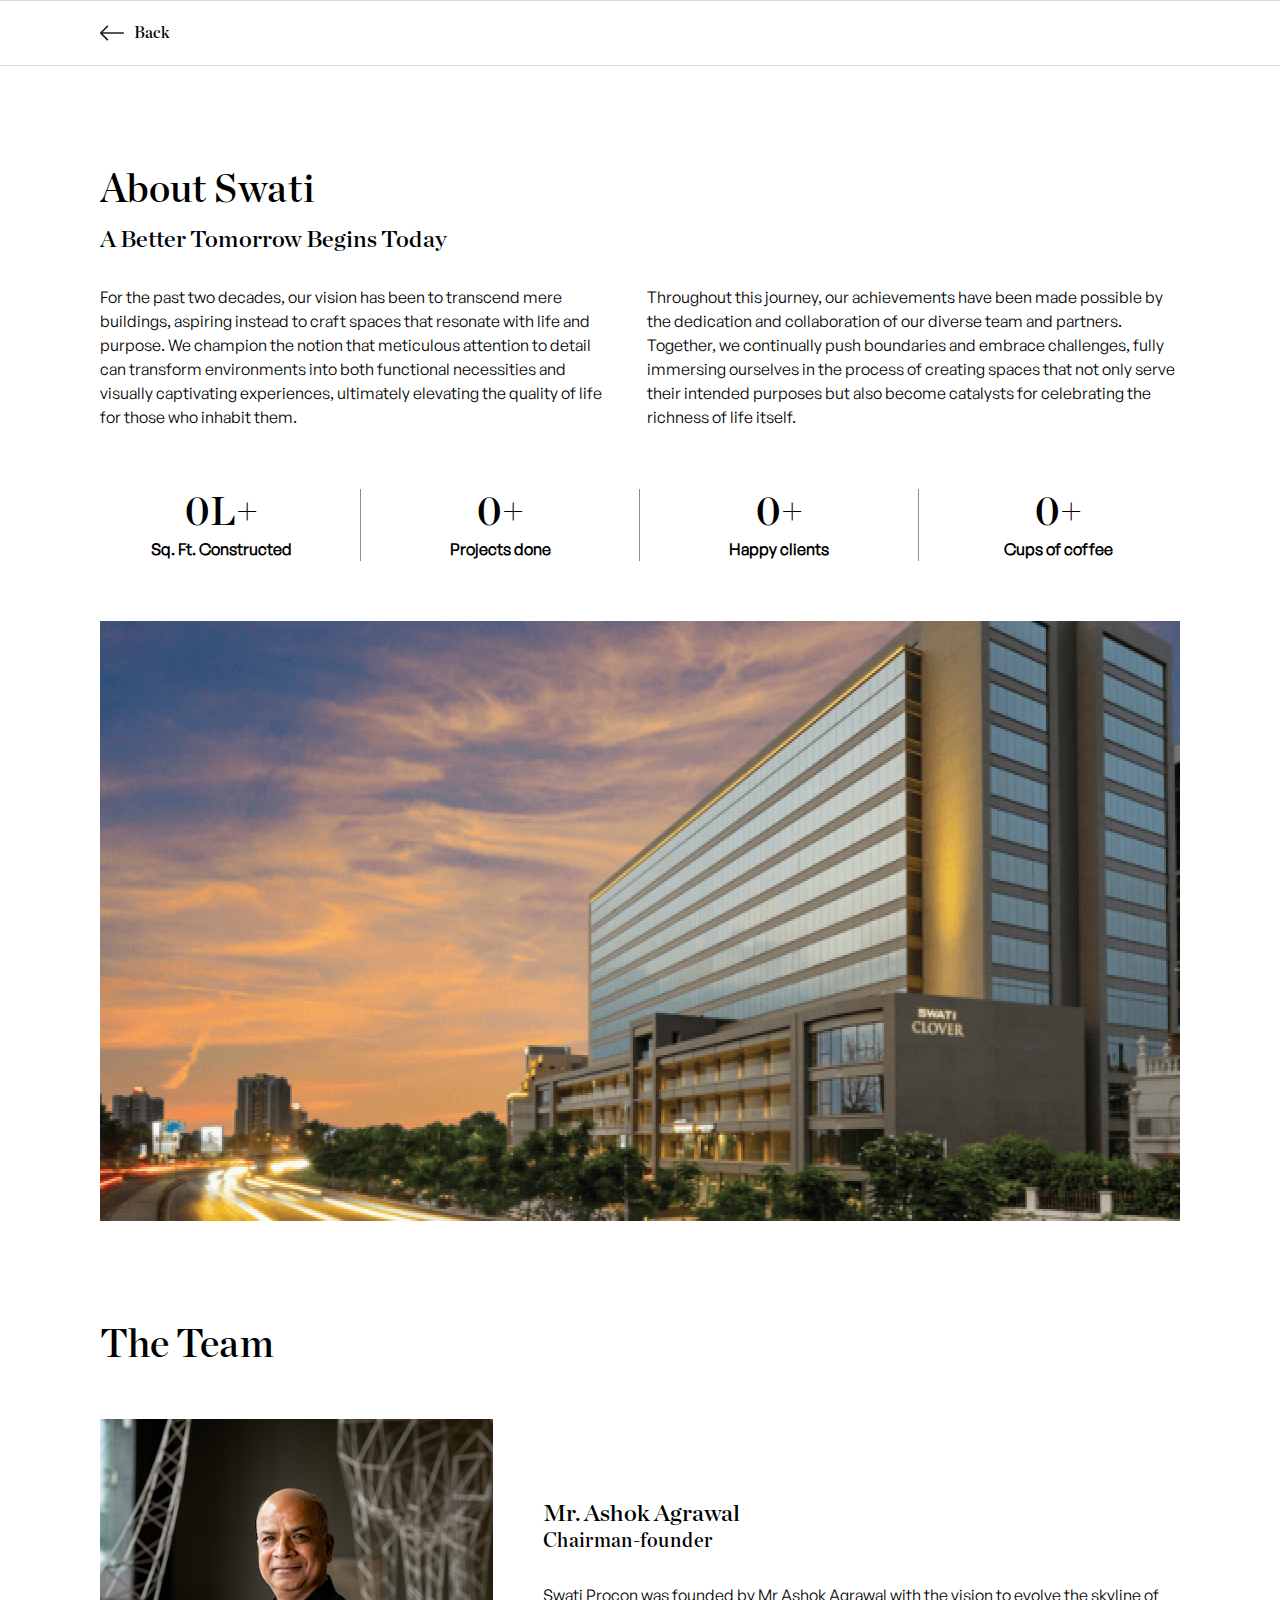
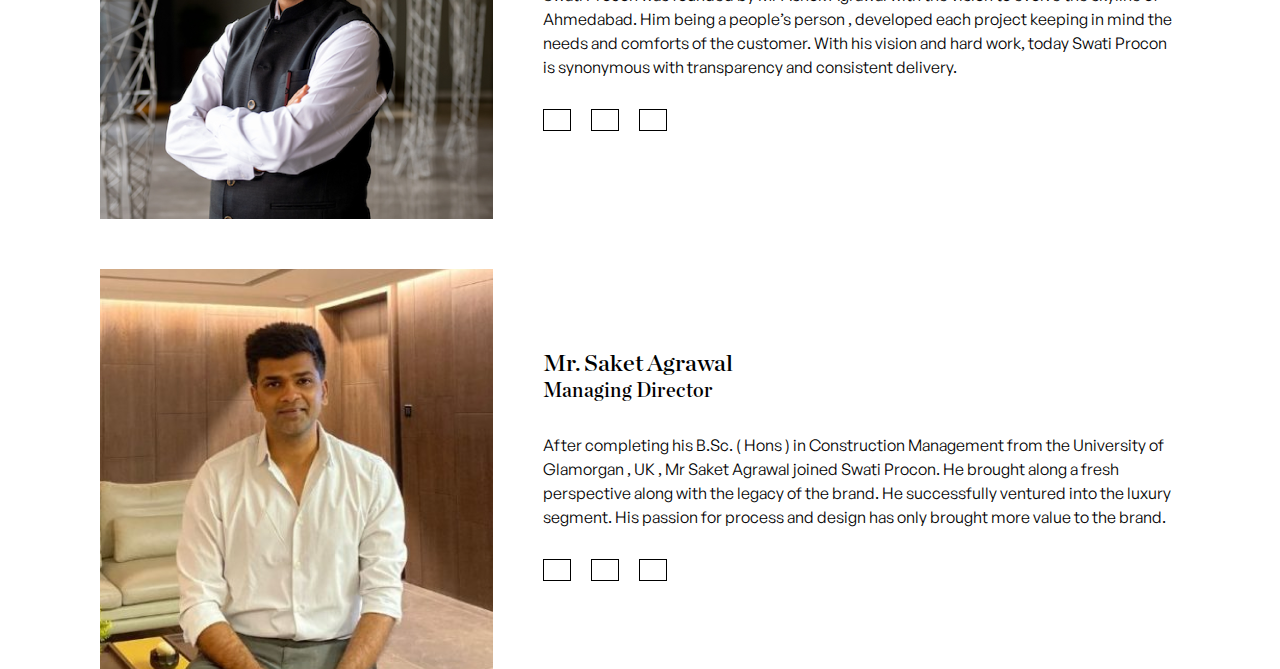
==== commit 2a6ccd26: "doc changes" ====
--- a/about.html
+++ b/about.html
@@ -28,7 +28,7 @@
     </section>
     <section class="blog-section">
         <div class="container-fluid p-100 pb-0">
-            <div class="mb-30 projects">
+            <div class="mb-30 projects about-heading">
                 <h2 class="mb-12">About Swati</h2>
                 <h4>A Better Tomorrow Begins Today</h4>
             </div>
--- a/assets/css/style.css
+++ b/assets/css/style.css
@@ -25,6 +25,7 @@
   --white: #fff;
   --whitebg: #fff;
   --bg-lblack: #2e2f2f;
+  --bs-border-width:0px !important;
 }
 h1 {
   font-size: 72px;
@@ -598,6 +599,9 @@
   z-index: 1;
   /* position: relative; */
   height: 100% !important;
+  display: flex;
+  flex-direction: column;
+  justify-content: space-between;
 }
 .poject-details img{
   width: 100%;
@@ -628,7 +632,7 @@
   background: #fff;
 }
 .project-content {
-  padding: 30px;
+  padding: 30px 0 0;
   gap: 10px;
 }
 .d-lg-flex.d-md-flex.d-sm-flex.d-flex.g-21.text-center.flex-wrap.justify-content-between{
@@ -699,6 +703,7 @@
 }
 .accordion-header button {
   width: 242px;
+  background: transparent;
 }
 .accordion-item {
   padding: 30px;
@@ -720,8 +725,12 @@
   /* background: none; */
   box-shadow: none;
 }
+.modal-body.p-0 .mb-50 {
+  margin-bottom: 20px;
+}
 .modal-header{
   border: none;
+  padding-top: 0;
 }
 .modal-header .btn-close{
   font-size: 30px;
@@ -1306,4 +1315,35 @@
 }
 div#myModal{
   padding: 0;
+}
+.desktop{
+  display: block;
+}
+.mobile{
+  display: none;
+}
+.connect-us{
+  border: 1px solid #1E1E1E4D !important;
+}
+.about-heading{
+  position: inherit;
+}
+.thumbnail-main{
+    display: flex;
+  align-items: center;
+  justify-content: space-between;
+  padding: 32px;
+  cursor: pointer;
+}
+.slick-current .thumbnail-main {
+  background: #1E1E1E1A;
+}
+.nav-slider-main h3{
+  margin-top: 100px;
+  font-size: 32px;
+  font-weight: 325;
+  line-height: 42px;
+  text-align: left;
+  margin-bottom: 60px;  
+  color: #1E1E1E;
 }--- a/assets/css/media.css
+++ b/assets/css/media.css
@@ -217,12 +217,15 @@
   .about-banner {
     height: 100%;
 }
-.project-inner-details .rera-carpet{
+.projectinner-details .rera-carpet{
   width: 100%;
 }
 }
 
 @media (max-width: 767.98px) {
+  .blog-details {
+    padding-right: 0px;
+}
   .hero-sectio, .hero-sectio a{
     height: 100vh;
     display: block;
@@ -232,7 +235,8 @@
     object-fit: cover;
   }
   .projects{
-    top: -40px;
+    /* top: -40px; */
+    top: 0px;
   }
   .project-detail-card {
     padding-bottom: 60px;
@@ -258,7 +262,7 @@
     row-gap: 20px !important;
   }
   .sub-pro-img {
-    height: 80vh;
+    height: 60vh;
 }
   .section-space{
     margin: 40px 0px;
@@ -299,6 +303,7 @@
   }
   .accordion-header button {
     width: 100%;
+    background: transparent;
   }
   .apply-btn {
     margin-top: 30px;
@@ -536,6 +541,7 @@
   }
   .project-sub-image .project-content {
   padding: 10px 0px;
+  position: inherit
   }
    .p-00 {
     padding: 0 !important;
@@ -559,6 +565,28 @@
 }
 }
 @media (max-width: 575.98px) {
+  .sub-pro-img img{
+    object-fit: cover;
+    object-position: center;
+  }
+  .desktop{
+    display: none;
+  }
+  .mobile{
+    display: block;
+  }
+ .three-title{
+  padding-top: 0  !important;
+ }
+  section.project-section.project-listing .poject-details{
+    margin-bottom: 40px;
+  }
+  section.project-section.project-listing .container-fluid.p-100.pb-0{
+    padding: 0;
+  }
+  .home-project{
+    padding: 0;
+  }
   .modal-header .btn-close{
     font-size: 20px;
     right: 20px;
